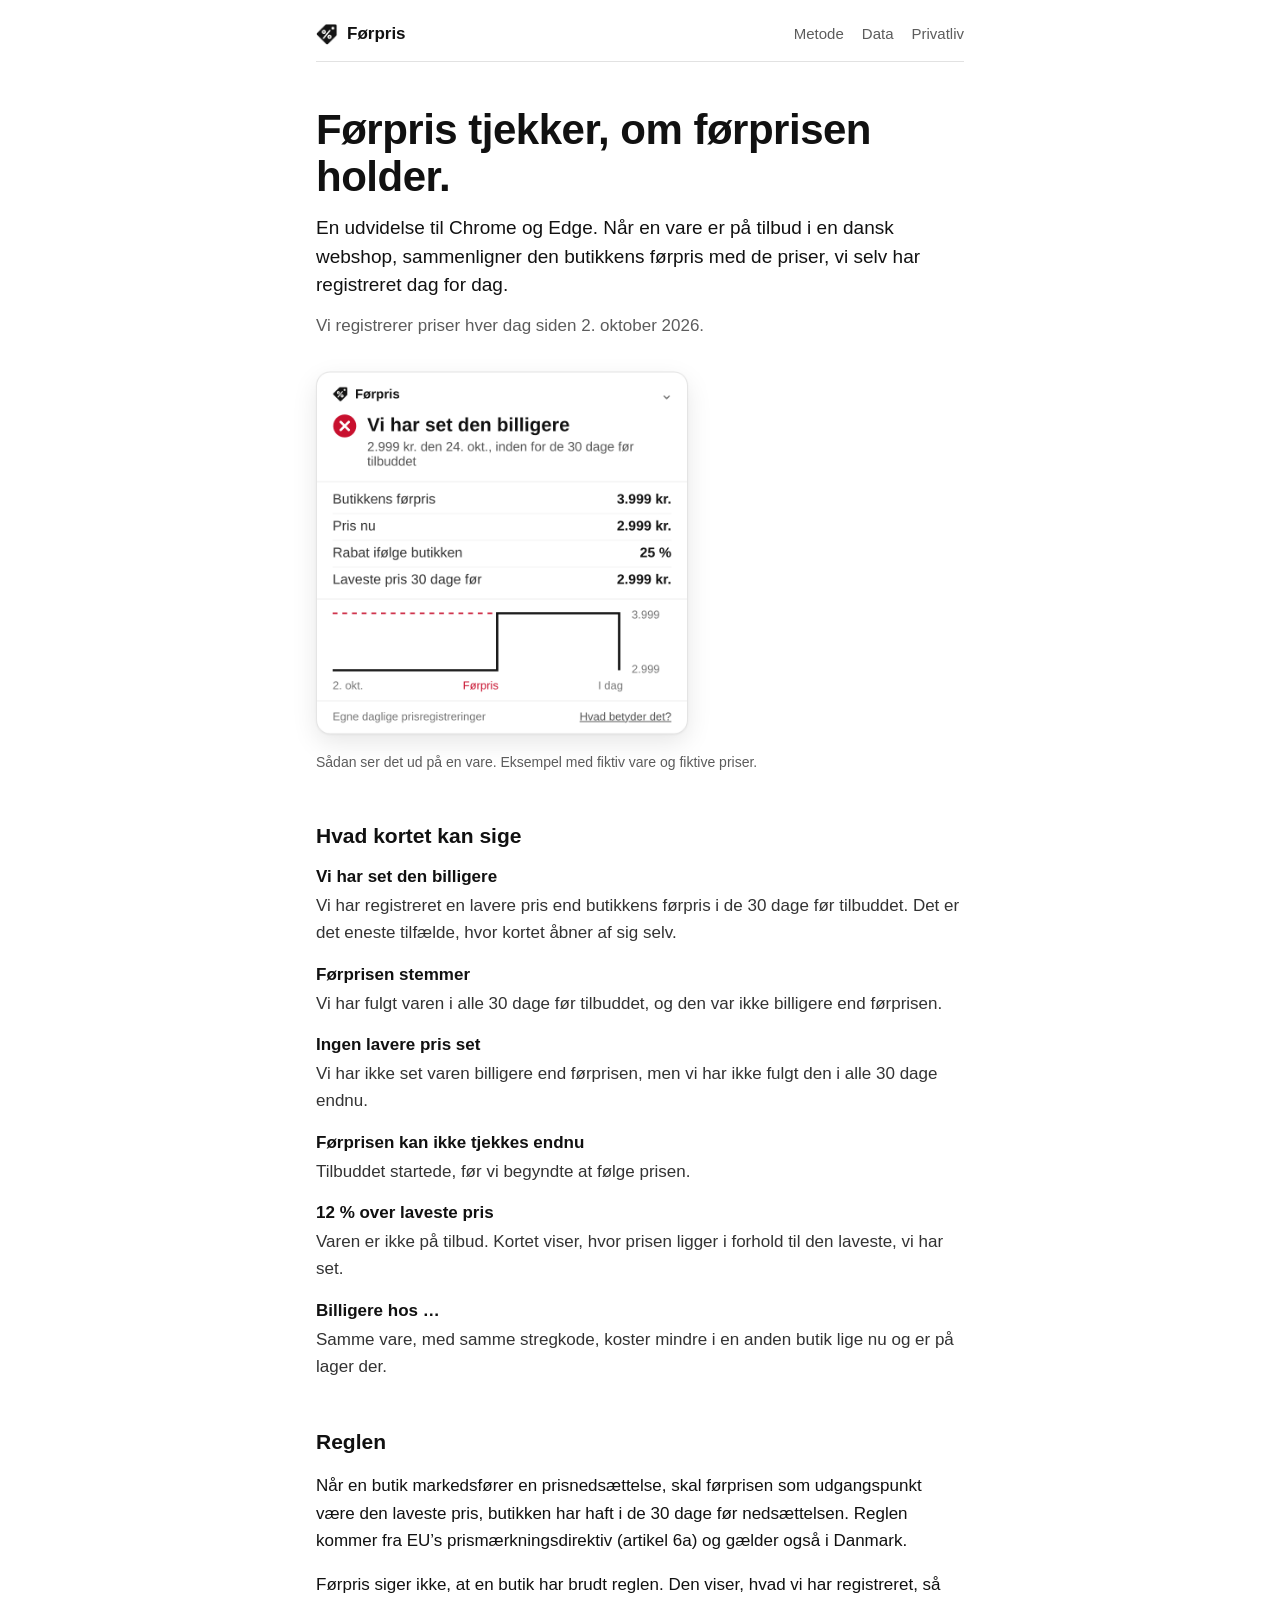
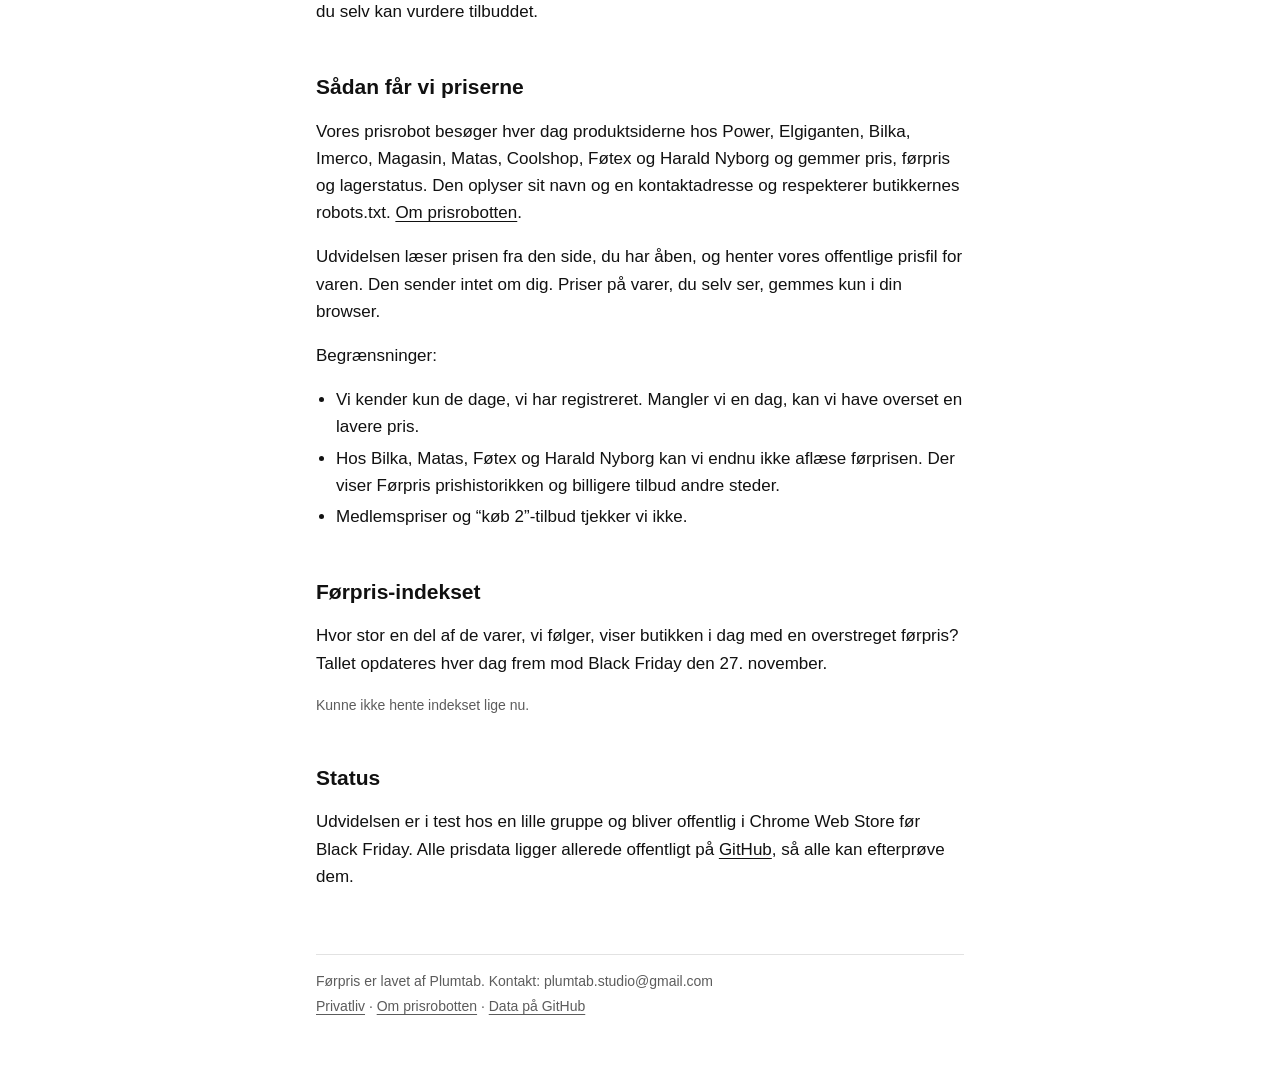
==== site-src/index.html @ e54d586f "Site: plainer design, real card, nine shops, live numbers - White page, no card boxes, colored strip" ====
<!doctype html>
<html lang="da">
<head>
<meta charset="utf-8"><meta name="viewport" content="width=device-width, initial-scale=1">
<title>Førpris – tjek om tilbuddet er ægte</title>
<meta name="description" content="Førpris viser på danske webshops, om førprisen holder: var varen virkelig dyrere i de 30 dage før tilbuddet?">
<link rel="stylesheet" href="style.css">
<link rel="icon" href="icon.png">
</head>
<body><main>
<header class="top">
  <a class="brand" href="./"><img src="icon.png" alt="">Førpris</a>
  <nav><a href="#metode">Metode</a><a href="https://github.com/plumtab/price-data">Data</a><a href="privacy.html">Privatliv</a></nav>
</header>

<h1>Førpris tjekker, om førprisen holder.</h1>
<p class="lead">En udvidelse til Chrome og Edge. Når en vare er på tilbud i en dansk webshop, sammenligner den butikkens førpris med de priser, vi selv har registreret dag for dag.</p>
<p id="facts" class="facts">Vi registrerer priser hver dag siden 2. oktober 2026.</p>

<figure class="example">
  <img src="example-card.png" width="430" alt="Førpris-kortet på en vare: Vi har set den billigere. Butikkens førpris 3.999 kr., pris nu 2.999 kr., laveste pris i de 30 dage før 2.999 kr., med en prisgraf.">
  <figcaption>Sådan ser det ud på en vare. Eksempel med fiktiv vare og fiktive priser.</figcaption>
</figure>

<h2>Hvad kortet kan sige</h2>
<dl class="states">
  <dt>Vi har set den billigere</dt>
  <dd>Vi har registreret en lavere pris end butikkens førpris i de 30 dage før tilbuddet. Det er det eneste tilfælde, hvor kortet åbner af sig selv.</dd>
  <dt>Førprisen stemmer</dt>
  <dd>Vi har fulgt varen i alle 30 dage før tilbuddet, og den var ikke billigere end førprisen.</dd>
  <dt>Ingen lavere pris set</dt>
  <dd>Vi har ikke set varen billigere end førprisen, men vi har ikke fulgt den i alle 30 dage endnu.</dd>
  <dt>Førprisen kan ikke tjekkes endnu</dt>
  <dd>Tilbuddet startede, før vi begyndte at følge prisen.</dd>
  <dt>12 % over laveste pris</dt>
  <dd>Varen er ikke på tilbud. Kortet viser, hvor prisen ligger i forhold til den laveste, vi har set.</dd>
  <dt>Billigere hos …</dt>
  <dd>Samme vare, med samme stregkode, koster mindre i en anden butik lige nu og er på lager der.</dd>
</dl>

<h2 id="reglen">Reglen</h2>
<p>Når en butik markedsfører en prisnedsættelse, skal førprisen som udgangspunkt være den laveste pris, butikken har haft i de 30 dage før nedsættelsen. Reglen kommer fra EU’s prismærkningsdirektiv (artikel 6a) og gælder også i Danmark.</p>
<p>Førpris siger ikke, at en butik har brudt reglen. Den viser, hvad vi har registreret, så du selv kan vurdere tilbuddet.</p>

<h2 id="metode">Sådan får vi priserne</h2>
<p>Vores prisrobot besøger hver dag produktsiderne hos Power, Elgiganten, Bilka, Imerco, Magasin, Matas, Coolshop, Føtex og Harald Nyborg og gemmer pris, førpris og lagerstatus. Den oplyser sit navn og en kontaktadresse og respekterer butikkernes robots.txt. <a href="bot.html">Om prisrobotten</a>.</p>
<p>Udvidelsen læser prisen fra den side, du har åben, og henter vores offentlige prisfil for varen. Den sender intet om dig. Priser på varer, du selv ser, gemmes kun i din browser.</p>
<p>Begrænsninger:</p>
<ul>
  <li>Vi kender kun de dage, vi har registreret. Mangler vi en dag, kan vi have overset en lavere pris.</li>
  <li>Hos Bilka, Matas, Føtex og Harald Nyborg kan vi endnu ikke aflæse førprisen. Der viser Førpris prishistorikken og billigere tilbud andre steder.</li>
  <li>Medlemspriser og “køb 2”-tilbud tjekker vi ikke.</li>
</ul>

<h2>Førpris-indekset</h2>
<p>Hvor stor en del af de varer, vi følger, viser butikken i dag med en overstreget førpris? Tallet opdateres hver dag frem mod Black Friday den 27. november.</p>
<div id="index" class="index"><p class="small">Henter data …</p></div>

<h2>Status</h2>
<p>Udvidelsen er i test hos en lille gruppe og bliver offentlig i Chrome Web Store før Black Friday. Alle prisdata ligger allerede offentligt på <a href="https://github.com/plumtab/price-data">GitHub</a>, så alle kan efterprøve dem.</p>

<footer>
  Førpris er lavet af Plumtab. Kontakt: plumtab.studio@gmail.com<br>
  <a href="privacy.html">Privatliv</a> · <a href="bot.html">Om prisrobotten</a> · <a href="https://github.com/plumtab/price-data">Data på GitHub</a>
</footer>

<script>
(async () => {
  const NAMES = { power: "Power", elgiganten: "Elgiganten", bilka: "Bilka", imerco: "Imerco", magasin: "Magasin",
    matas: "Matas", coolshop: "Coolshop", fotex: "Føtex", "harald-nyborg": "Harald Nyborg" };
  const fmt = (n) => n.toLocaleString("da-DK");
  const dato = (d) => new Date(d + "T00:00:00Z").toLocaleDateString("da-DK", { day: "numeric", month: "long", year: "numeric", timeZone: "UTC" });
  const get = async (f) => (await fetch(f, { cache: "no-cache" })).json();
  const el = document.getElementById("index");
  try {
    const d = await get("v2/index.json");
    let total = 0;
    const rows = Object.keys(d.shops).sort((a, b) => (NAMES[a] || a).localeCompare(NAMES[b] || b, "da")).map((shop) => {
      const byDay = d.shops[shop];
      const days = d.days.filter((day) => byDay[day]);
      const max = Math.max(...days.map((day) => byDay[day][0]));
      // Skip partial days (e.g. a test run): use the latest day with at least half the usual number of products.
      const full = days.filter((day) => byDay[day][0] >= max * 0.5);
      const [n, k] = byDay[full[full.length - 1]] || [0, 0];
      total += n;
      const measured = !(d.before_price_not_measured || []).includes(shop);
      const share = measured && n ? Math.round((k / n) * 100) + " %" : "–";
      let spark = "";
      if (measured && full.length > 1) {
        const v = full.map((day) => byDay[day][1] / byDay[day][0]), hi = Math.max(...v, 0.01);
        const pts = v.map((x, i) => `${(i / (v.length - 1)) * 100},${20 - (x / hi) * 18}`).join(" ");
        spark = `<svg viewBox="0 0 100 20" preserveAspectRatio="none" class="spark" aria-hidden="true"><polyline points="${pts}"/></svg>`;
      }
      return `<tr><td>${NAMES[shop] || shop}</td><td class="n">${fmt(n)}</td><td class="n">${share}</td><td>${spark}</td></tr>`;
    }).join("");
    el.innerHTML = `<table><thead><tr><th>Butik</th><th class="n">Varer fulgt</th><th class="n">Med førpris</th><th></th></tr></thead><tbody>${rows}</tbody></table>
      <p class="small">“–” betyder, at vi ikke kan aflæse førpriser hos butikken. Rådata ligger på <a href="https://github.com/plumtab/price-data">GitHub</a>.</p>`;
    document.getElementById("facts").textContent =
      `Vi følger lige nu ${fmt(total)} varer i ${Object.keys(d.shops).length} butikker og har registreret priser hver dag siden ${dato(d.days[0])}.`;
  } catch (e) { el.innerHTML = '<p class="small">Kunne ikke hente indekset lige nu.</p>'; }
})();
</script>
</main></body>
</html>
---- site-src/style.css ----
:root { --ink: #111; --muted: #5c5c5c; --line: #e2e2e2; --bg: #fff; }
* { box-sizing: border-box; }
body { margin: 0; background: var(--bg); color: var(--ink); font: 17px/1.6 -apple-system, BlinkMacSystemFont, "Segoe UI", Roboto, Helvetica, Arial, sans-serif; font-variant-numeric: tabular-nums; -webkit-font-smoothing: antialiased; }
main { max-width: 680px; margin: 0 auto; padding: 20px 16px 64px; }
a { color: inherit; text-decoration: underline; text-underline-offset: 3px; text-decoration-thickness: 1px; }
a:hover { text-decoration-thickness: 2px; }

header.top { display: flex; align-items: center; justify-content: space-between; gap: 16px; padding-bottom: 14px; margin-bottom: 44px; border-bottom: 1px solid var(--line); }
.brand { display: inline-flex; align-items: center; gap: 9px; font-weight: 650; font-size: 17px; text-decoration: none; }
.brand img { width: 22px; height: 22px; }
.brand small { font-weight: 400; font-size: 14px; color: var(--muted); }
header.top nav { display: flex; gap: 18px; font-size: 15px; }
header.top nav a { text-decoration: none; color: var(--muted); }
header.top nav a:hover { color: var(--ink); text-decoration: underline; }

h1 { font-size: clamp(30px, 5.4vw, 42px); line-height: 1.12; letter-spacing: -0.5px; font-weight: 700; margin: 0 0 14px; }
h2 { font-size: 21px; line-height: 1.3; margin: 48px 0 8px; }
h3 { font-size: 17px; margin: 24px 0 4px; }
p.lead { font-size: 19px; line-height: 1.5; margin: 0 0 12px; }
p.facts { color: var(--muted); margin: 0 0 32px; }
ul { padding-left: 20px; } li { margin: 4px 0; }
code { font-family: ui-monospace, SFMono-Regular, Menlo, Consolas, monospace; font-size: .88em; background: #f4f4f4; border-radius: 3px; padding: 1px 5px; }

figure.example { margin: 0 0 8px; }
figure.example img { display: block; width: 100%; max-width: 420px; height: auto; margin: -18px 0 -18px -24px; }
figure.example figcaption { font-size: 14px; color: var(--muted); margin-top: 6px; }

dl.states { margin: 12px 0 0; }
dl.states dt { font-weight: 600; margin-top: 14px; }
dl.states dd { margin: 2px 0 0; color: #333; }

.index table { width: 100%; border-collapse: collapse; font-size: 16px; margin-top: 12px; }
.index th, .index td { padding: 8px 8px 8px 0; border-bottom: 1px solid var(--line); text-align: left; }
.index thead th { font-size: 13px; font-weight: 600; color: var(--muted); border-bottom: 1px solid var(--ink); }
.index .n { text-align: right; padding-right: 16px; }
.index .spark { width: 90px; height: 20px; display: block; }
.index .spark polyline { fill: none; stroke: var(--ink); stroke-width: 1.5; vector-effect: non-scaling-stroke; }

.small { font-size: 14px; color: var(--muted); } .muted { color: var(--muted); }
.note { color: var(--muted); }
footer { margin-top: 64px; padding-top: 14px; border-top: 1px solid var(--line); font-size: 14px; color: var(--muted); line-height: 1.8; }

@media (prefers-color-scheme: dark) {
  :root { --ink: #ededed; --muted: #a3a3a3; --line: #333; --bg: #141414; }
  dl.states dd { color: #d0d0d0; } code { background: #222; }
  .brand img { filter: invert(1); }
}
@media (max-width: 480px) { .index th:last-child, .index td:last-child { display: none; } }
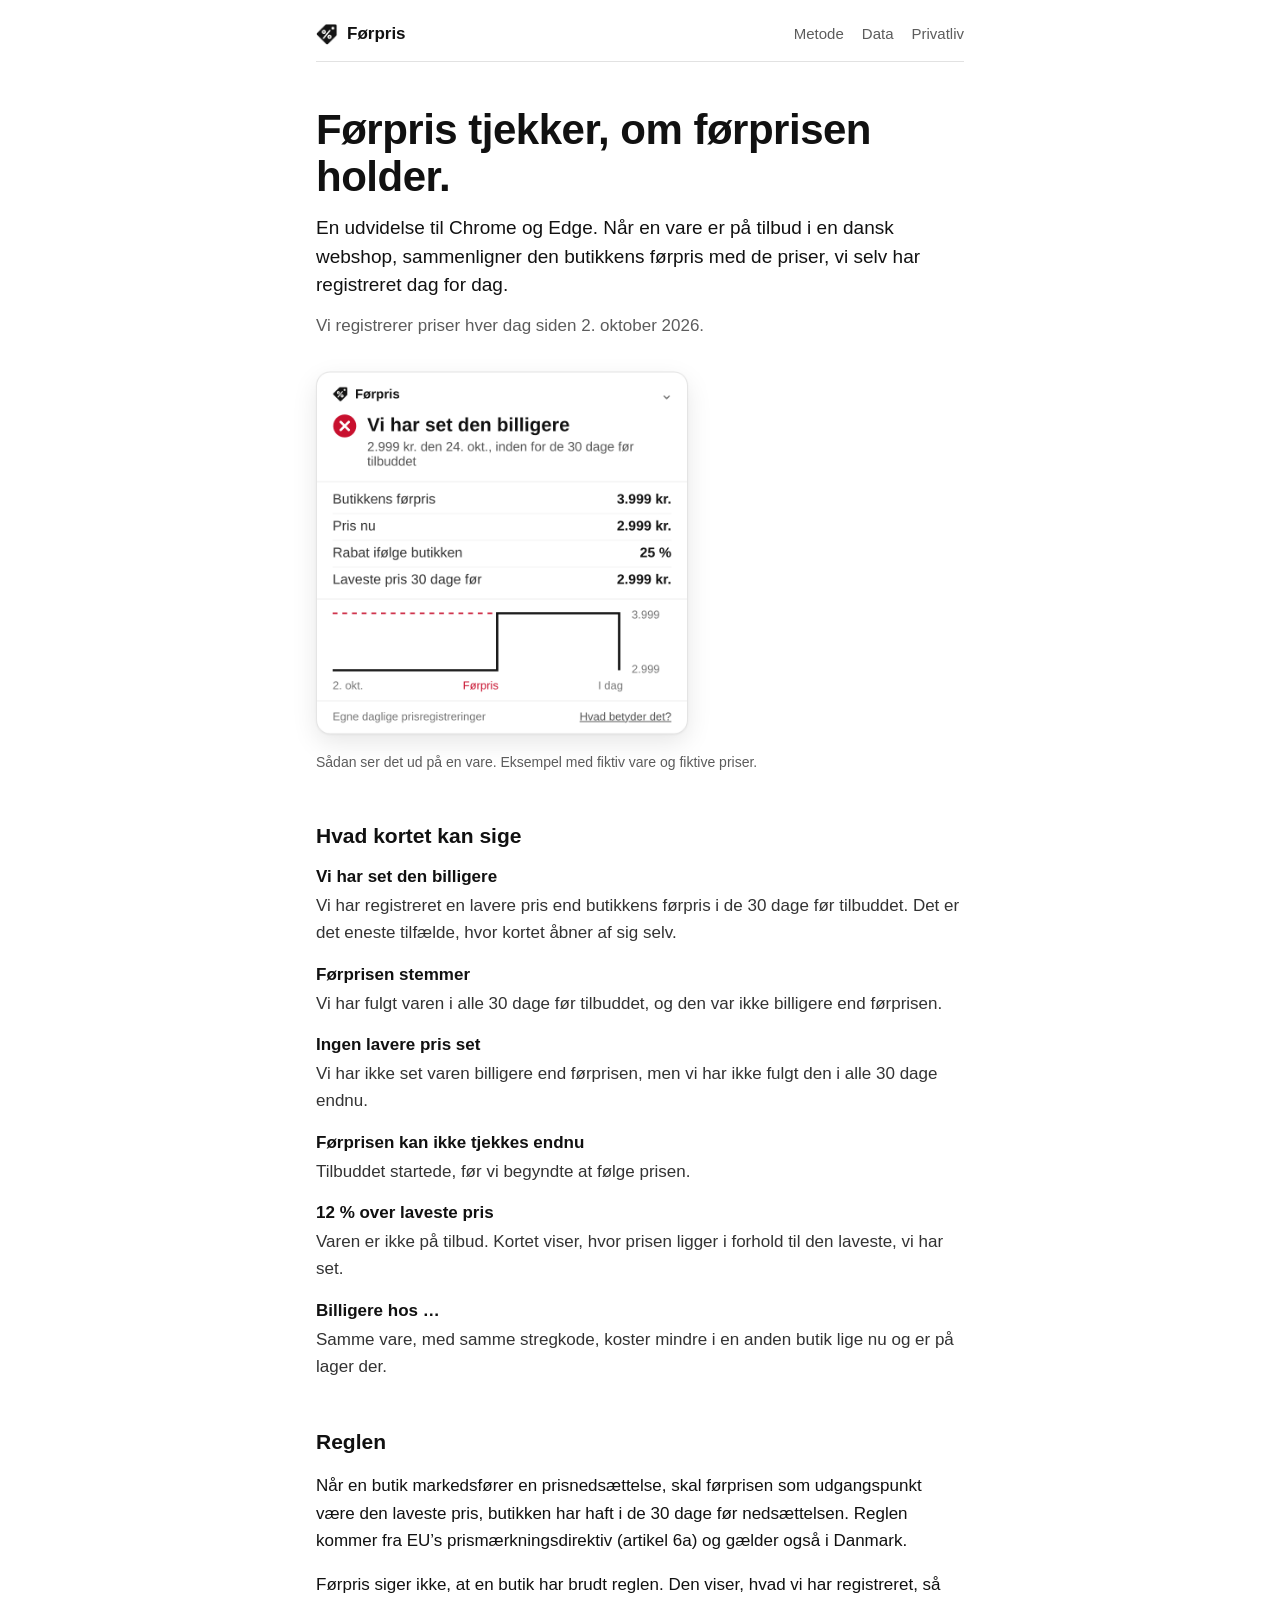
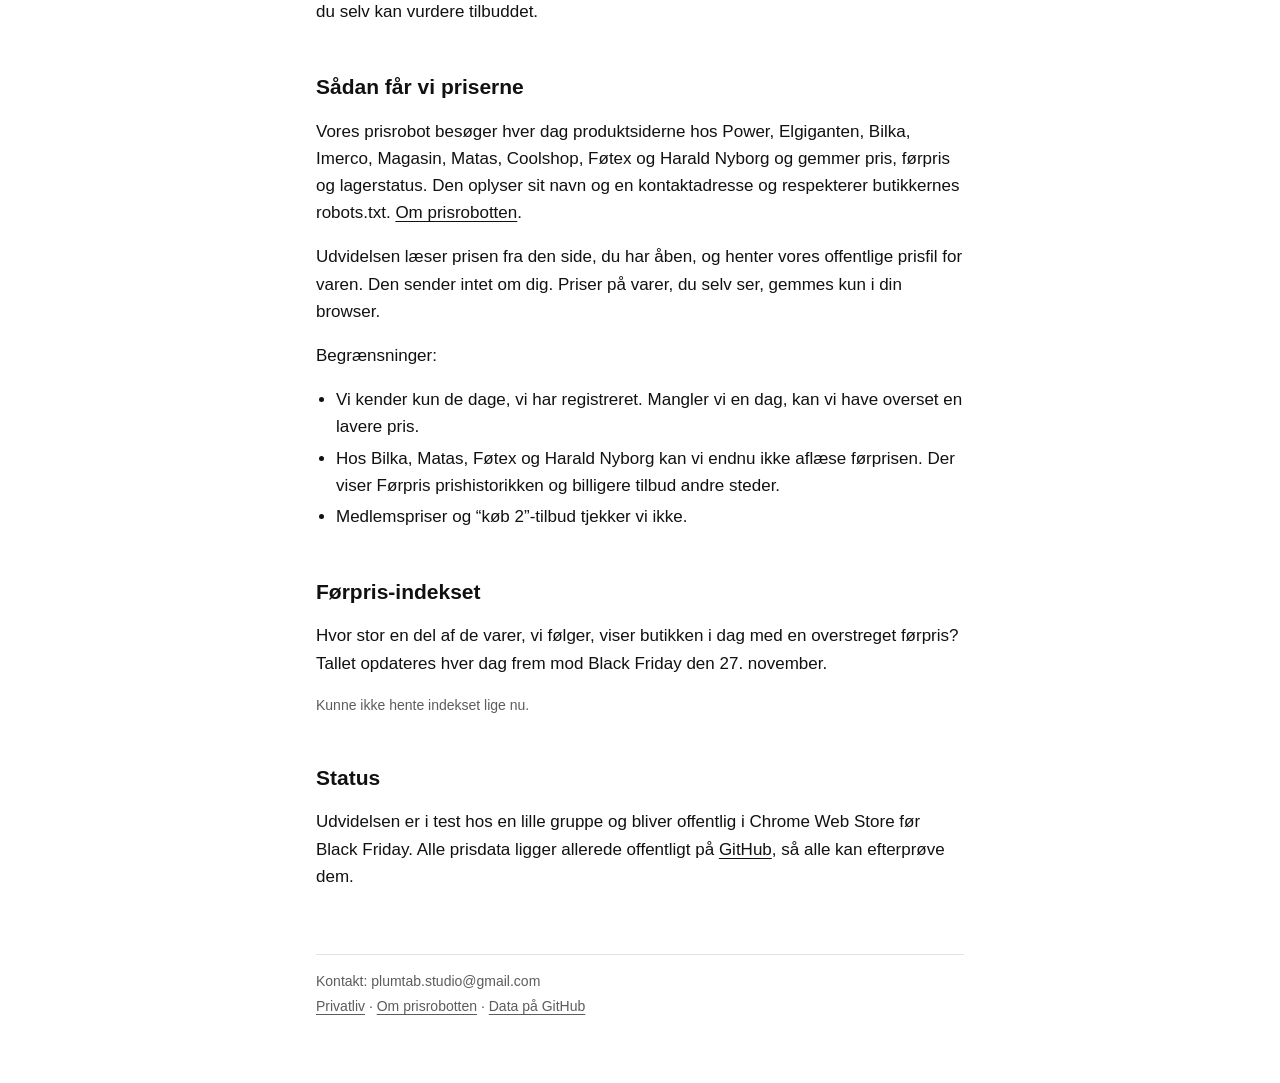
==== commit 2b89877e: "Førpris is the public name: drop 'made by Plumtab' from the site, robot renamed ForprisBot" ====
--- a/site-src/index.html
+++ b/site-src/index.html
@@ -60,7 +60,7 @@
 <p>Udvidelsen er i test hos en lille gruppe og bliver offentlig i Chrome Web Store før Black Friday. Alle prisdata ligger allerede offentligt på <a href="https://github.com/plumtab/price-data">GitHub</a>, så alle kan efterprøve dem.</p>
 
 <footer>
-  Førpris er lavet af Plumtab. Kontakt: plumtab.studio@gmail.com<br>
+  Kontakt: plumtab.studio@gmail.com<br>
   <a href="privacy.html">Privatliv</a> · <a href="bot.html">Om prisrobotten</a> · <a href="https://github.com/plumtab/price-data">Data på GitHub</a>
 </footer>
 
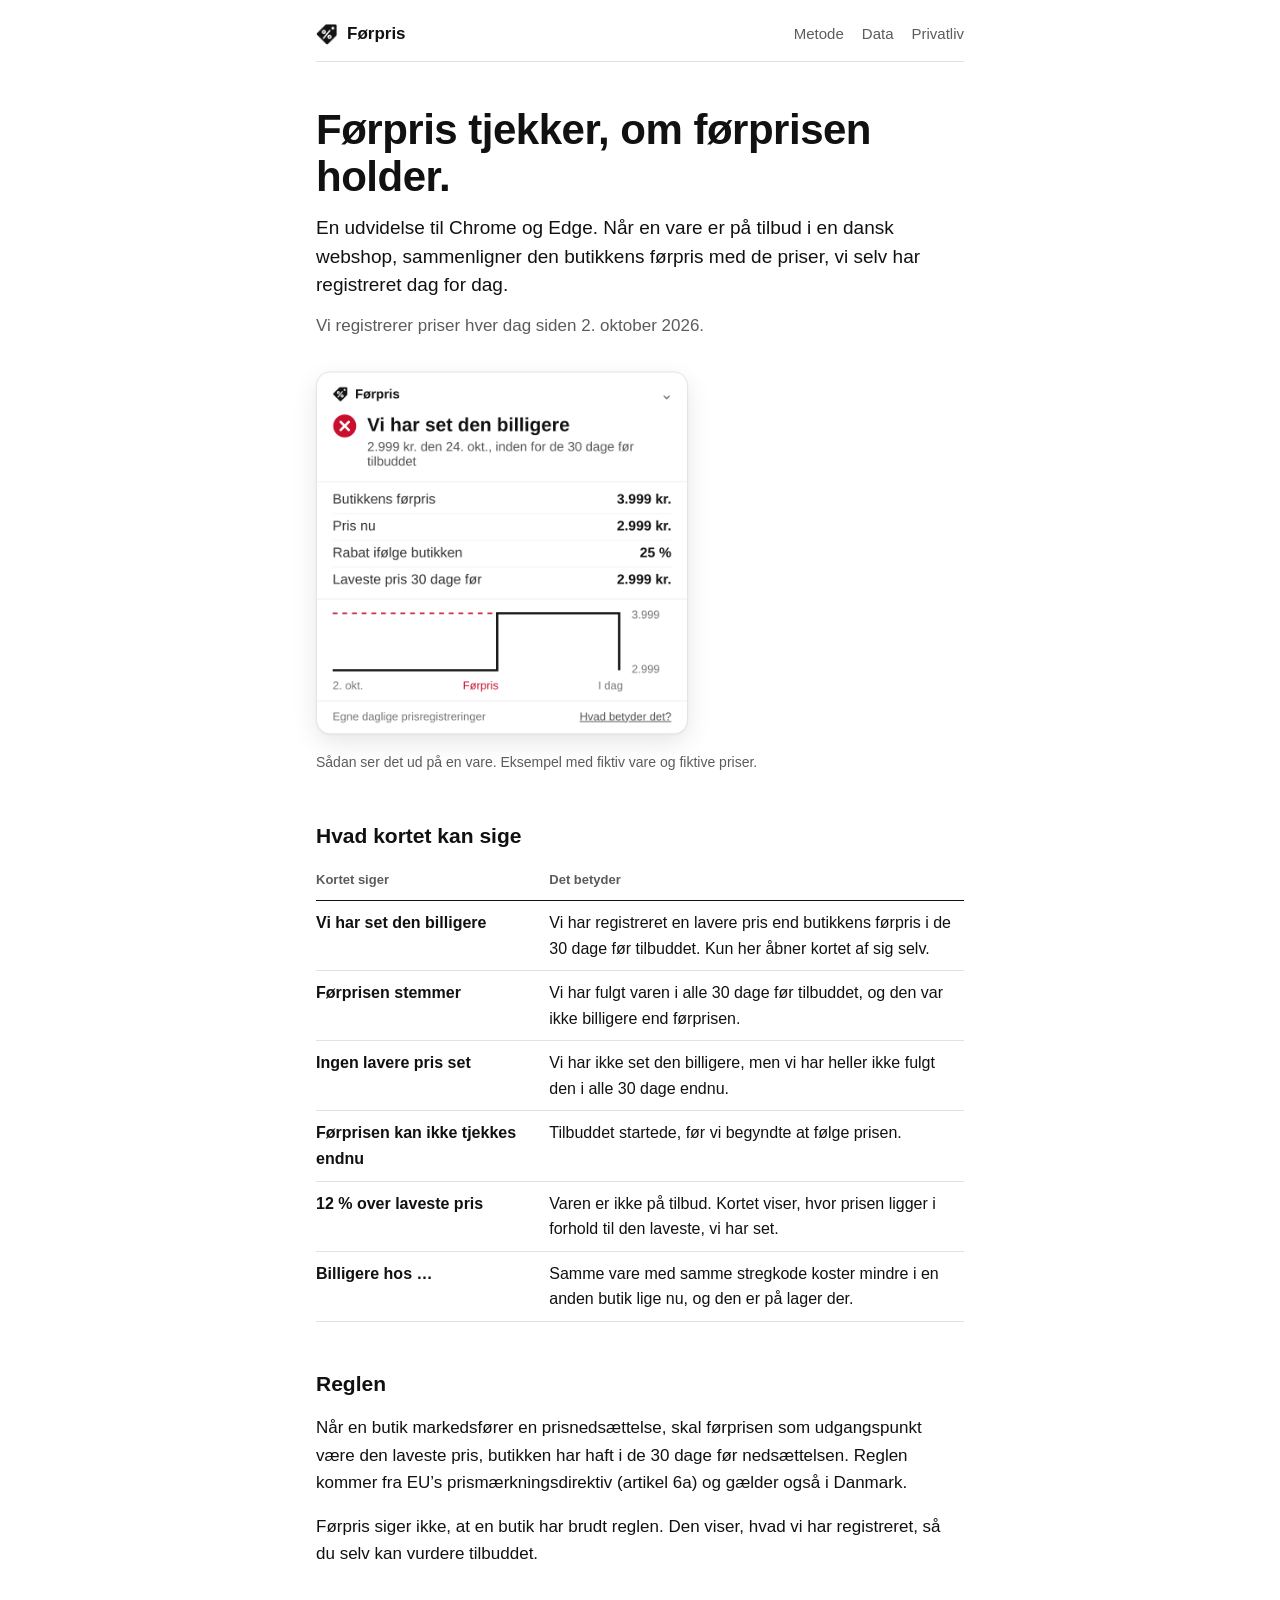
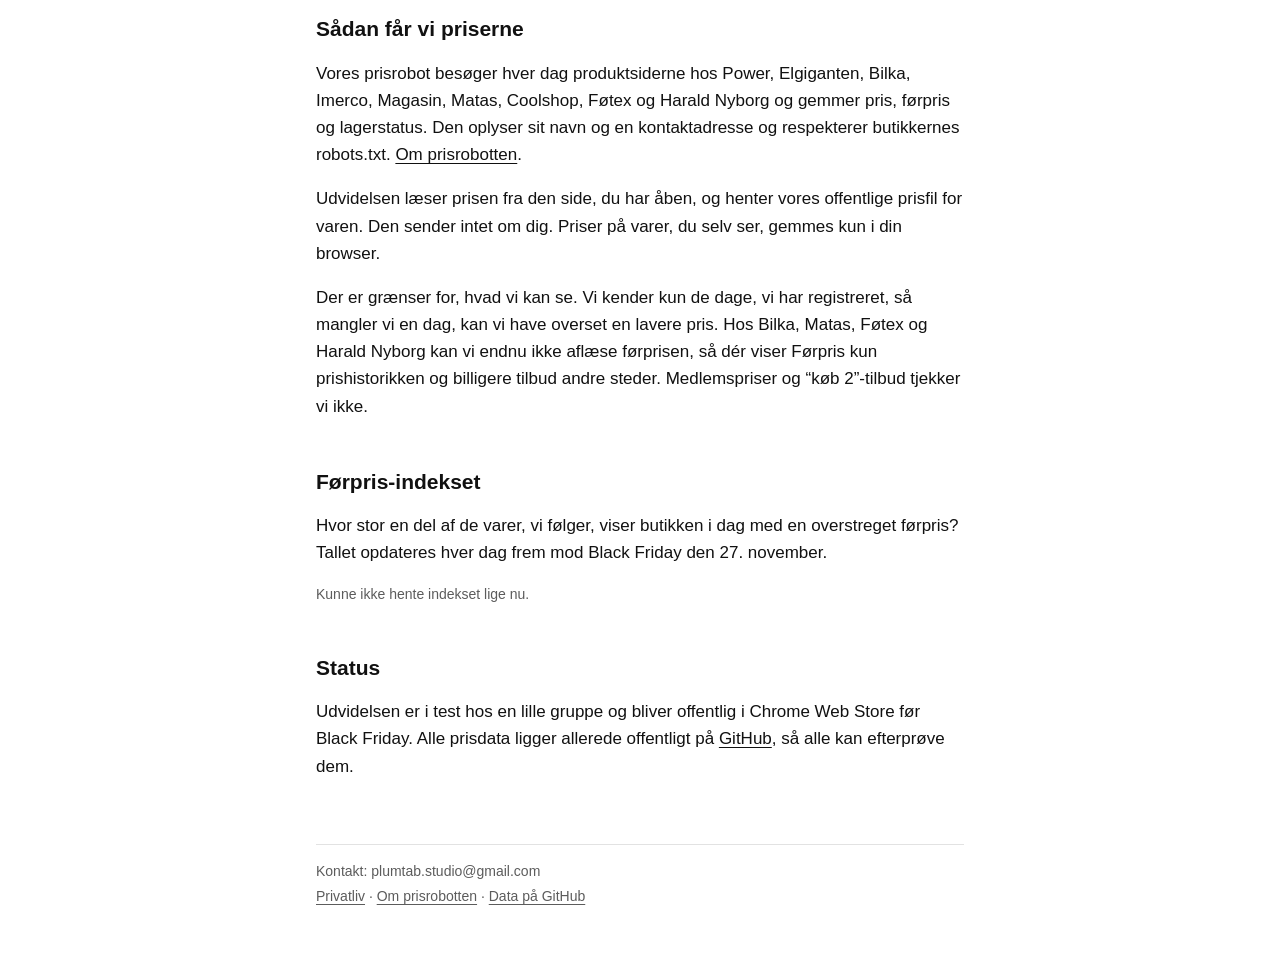
==== commit a97a3287: "Site: prose instead of bullet lists and code chips; card states as a plain table; robot page rewritt" ====
--- a/site-src/index.html
+++ b/site-src/index.html
@@ -23,20 +23,17 @@
 </figure>
 
 <h2>Hvad kortet kan sige</h2>
-<dl class="states">
-  <dt>Vi har set den billigere</dt>
-  <dd>Vi har registreret en lavere pris end butikkens førpris i de 30 dage før tilbuddet. Det er det eneste tilfælde, hvor kortet åbner af sig selv.</dd>
-  <dt>Førprisen stemmer</dt>
-  <dd>Vi har fulgt varen i alle 30 dage før tilbuddet, og den var ikke billigere end førprisen.</dd>
-  <dt>Ingen lavere pris set</dt>
-  <dd>Vi har ikke set varen billigere end førprisen, men vi har ikke fulgt den i alle 30 dage endnu.</dd>
-  <dt>Førprisen kan ikke tjekkes endnu</dt>
-  <dd>Tilbuddet startede, før vi begyndte at følge prisen.</dd>
-  <dt>12 % over laveste pris</dt>
-  <dd>Varen er ikke på tilbud. Kortet viser, hvor prisen ligger i forhold til den laveste, vi har set.</dd>
-  <dt>Billigere hos …</dt>
-  <dd>Samme vare, med samme stregkode, koster mindre i en anden butik lige nu og er på lager der.</dd>
-</dl>
+<table class="plain">
+  <thead><tr><th>Kortet siger</th><th>Det betyder</th></tr></thead>
+  <tbody>
+    <tr><td>Vi har set den billigere</td><td>Vi har registreret en lavere pris end butikkens førpris i de 30 dage før tilbuddet. Kun her åbner kortet af sig selv.</td></tr>
+    <tr><td>Førprisen stemmer</td><td>Vi har fulgt varen i alle 30 dage før tilbuddet, og den var ikke billigere end førprisen.</td></tr>
+    <tr><td>Ingen lavere pris set</td><td>Vi har ikke set den billigere, men vi har heller ikke fulgt den i alle 30 dage endnu.</td></tr>
+    <tr><td>Førprisen kan ikke tjekkes endnu</td><td>Tilbuddet startede, før vi begyndte at følge prisen.</td></tr>
+    <tr><td>12 % over laveste pris</td><td>Varen er ikke på tilbud. Kortet viser, hvor prisen ligger i forhold til den laveste, vi har set.</td></tr>
+    <tr><td>Billigere hos …</td><td>Samme vare med samme stregkode koster mindre i en anden butik lige nu, og den er på lager der.</td></tr>
+  </tbody>
+</table>
 
 <h2 id="reglen">Reglen</h2>
 <p>Når en butik markedsfører en prisnedsættelse, skal førprisen som udgangspunkt være den laveste pris, butikken har haft i de 30 dage før nedsættelsen. Reglen kommer fra EU’s prismærkningsdirektiv (artikel 6a) og gælder også i Danmark.</p>
@@ -45,12 +42,7 @@
 <h2 id="metode">Sådan får vi priserne</h2>
 <p>Vores prisrobot besøger hver dag produktsiderne hos Power, Elgiganten, Bilka, Imerco, Magasin, Matas, Coolshop, Føtex og Harald Nyborg og gemmer pris, førpris og lagerstatus. Den oplyser sit navn og en kontaktadresse og respekterer butikkernes robots.txt. <a href="bot.html">Om prisrobotten</a>.</p>
 <p>Udvidelsen læser prisen fra den side, du har åben, og henter vores offentlige prisfil for varen. Den sender intet om dig. Priser på varer, du selv ser, gemmes kun i din browser.</p>
-<p>Begrænsninger:</p>
-<ul>
-  <li>Vi kender kun de dage, vi har registreret. Mangler vi en dag, kan vi have overset en lavere pris.</li>
-  <li>Hos Bilka, Matas, Føtex og Harald Nyborg kan vi endnu ikke aflæse førprisen. Der viser Førpris prishistorikken og billigere tilbud andre steder.</li>
-  <li>Medlemspriser og “køb 2”-tilbud tjekker vi ikke.</li>
-</ul>
+<p>Der er grænser for, hvad vi kan se. Vi kender kun de dage, vi har registreret, så mangler vi en dag, kan vi have overset en lavere pris. Hos Bilka, Matas, Føtex og Harald Nyborg kan vi endnu ikke aflæse førprisen, så dér viser Førpris kun prishistorikken og billigere tilbud andre steder. Medlemspriser og “køb 2”-tilbud tjekker vi ikke.</p>
 
 <h2>Førpris-indekset</h2>
 <p>Hvor stor en del af de varer, vi følger, viser butikken i dag med en overstreget førpris? Tallet opdateres hver dag frem mod Black Friday den 27. november.</p>
--- a/site-src/style.css
+++ b/site-src/style.css
@@ -25,9 +25,10 @@
 figure.example img { display: block; width: 100%; max-width: 420px; height: auto; margin: -18px 0 -18px -24px; }
 figure.example figcaption { font-size: 14px; color: var(--muted); margin-top: 6px; }
 
-dl.states { margin: 12px 0 0; }
-dl.states dt { font-weight: 600; margin-top: 14px; }
-dl.states dd { margin: 2px 0 0; color: #333; }
+table.plain { width: 100%; border-collapse: collapse; font-size: 16px; margin-top: 12px; }
+table.plain th, table.plain td { padding: 9px 12px 9px 0; border-bottom: 1px solid var(--line); text-align: left; vertical-align: top; }
+table.plain thead th { font-size: 13px; font-weight: 600; color: var(--muted); border-bottom: 1px solid var(--ink); }
+table.plain td:first-child { width: 36%; font-weight: 600; }
 
 .index table { width: 100%; border-collapse: collapse; font-size: 16px; margin-top: 12px; }
 .index th, .index td { padding: 8px 8px 8px 0; border-bottom: 1px solid var(--line); text-align: left; }
@@ -42,7 +43,7 @@
 
 @media (prefers-color-scheme: dark) {
   :root { --ink: #ededed; --muted: #a3a3a3; --line: #333; --bg: #141414; }
-  dl.states dd { color: #d0d0d0; } code { background: #222; }
+  code { background: #222; }
   .brand img { filter: invert(1); }
 }
 @media (max-width: 480px) { .index th:last-child, .index td:last-child { display: none; } }
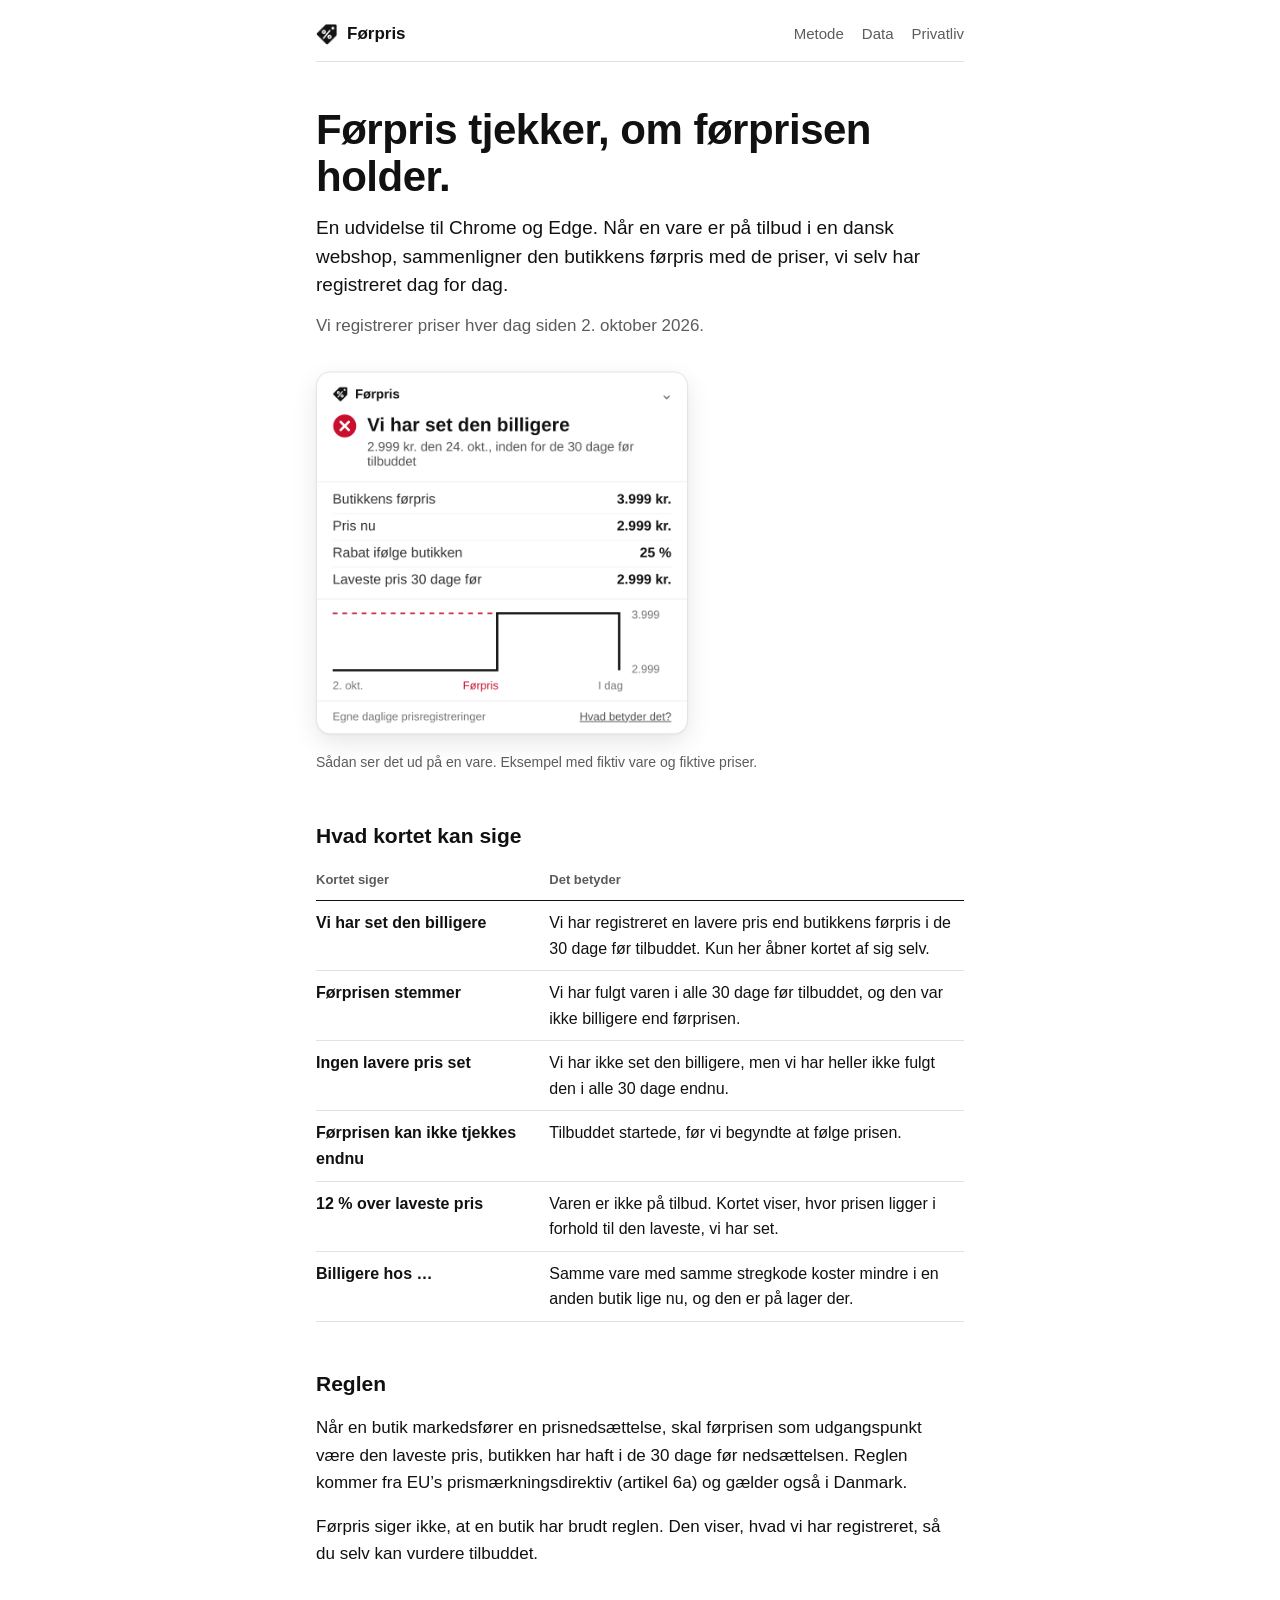
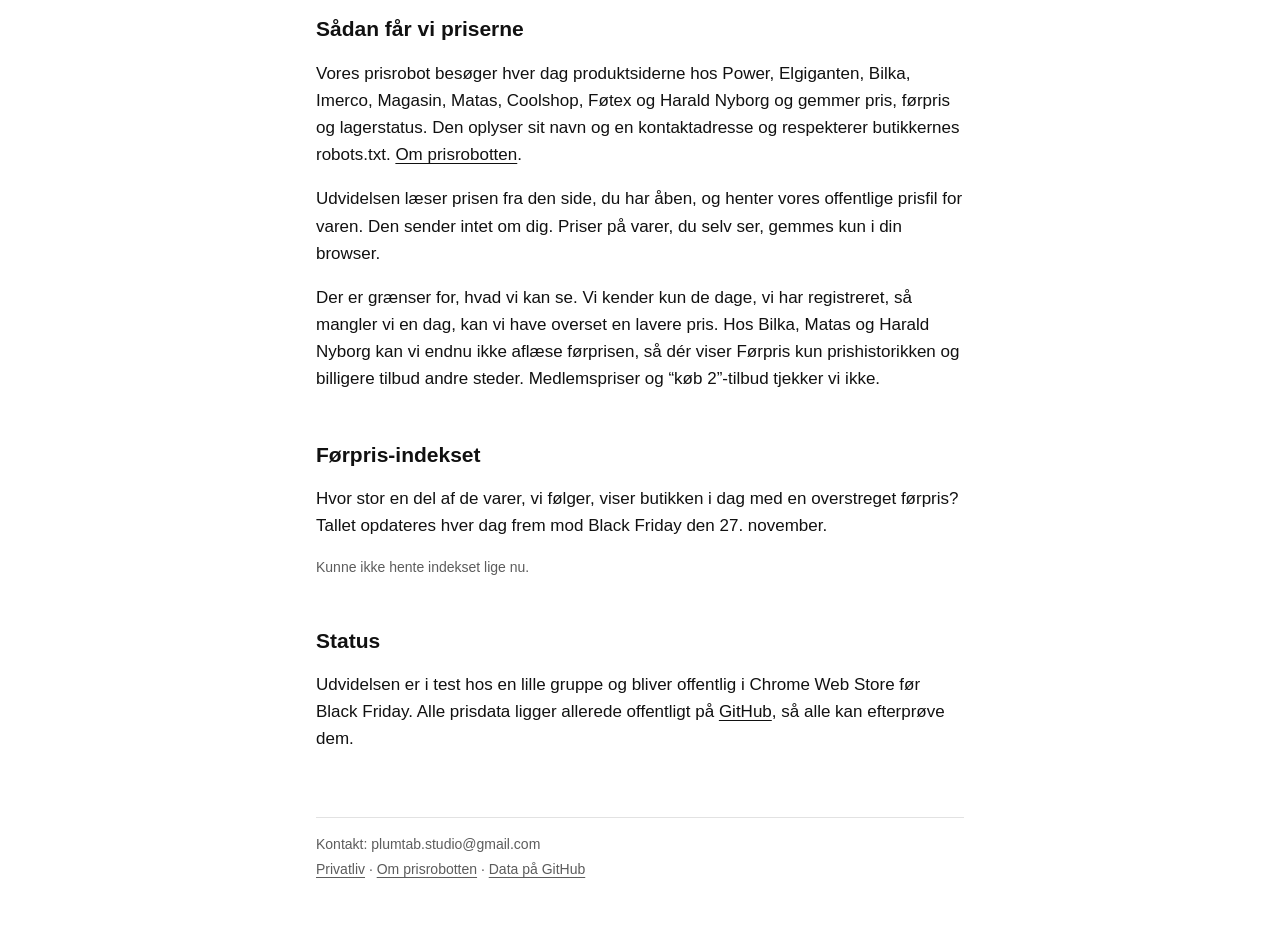
==== commit ab2ace9a: "Before-prices: Føtex only (Bilka has list_price in its data but doesn't show it, checked on live pag" ====
--- a/site-src/index.html
+++ b/site-src/index.html
@@ -42,7 +42,7 @@
 <h2 id="metode">Sådan får vi priserne</h2>
 <p>Vores prisrobot besøger hver dag produktsiderne hos Power, Elgiganten, Bilka, Imerco, Magasin, Matas, Coolshop, Føtex og Harald Nyborg og gemmer pris, førpris og lagerstatus. Den oplyser sit navn og en kontaktadresse og respekterer butikkernes robots.txt. <a href="bot.html">Om prisrobotten</a>.</p>
 <p>Udvidelsen læser prisen fra den side, du har åben, og henter vores offentlige prisfil for varen. Den sender intet om dig. Priser på varer, du selv ser, gemmes kun i din browser.</p>
-<p>Der er grænser for, hvad vi kan se. Vi kender kun de dage, vi har registreret, så mangler vi en dag, kan vi have overset en lavere pris. Hos Bilka, Matas, Føtex og Harald Nyborg kan vi endnu ikke aflæse førprisen, så dér viser Førpris kun prishistorikken og billigere tilbud andre steder. Medlemspriser og “køb 2”-tilbud tjekker vi ikke.</p>
+<p>Der er grænser for, hvad vi kan se. Vi kender kun de dage, vi har registreret, så mangler vi en dag, kan vi have overset en lavere pris. Hos Bilka, Matas og Harald Nyborg kan vi endnu ikke aflæse førprisen, så dér viser Førpris kun prishistorikken og billigere tilbud andre steder. Medlemspriser og “køb 2”-tilbud tjekker vi ikke.</p>
 
 <h2>Førpris-indekset</h2>
 <p>Hvor stor en del af de varer, vi følger, viser butikken i dag med en overstreget førpris? Tallet opdateres hver dag frem mod Black Friday den 27. november.</p>
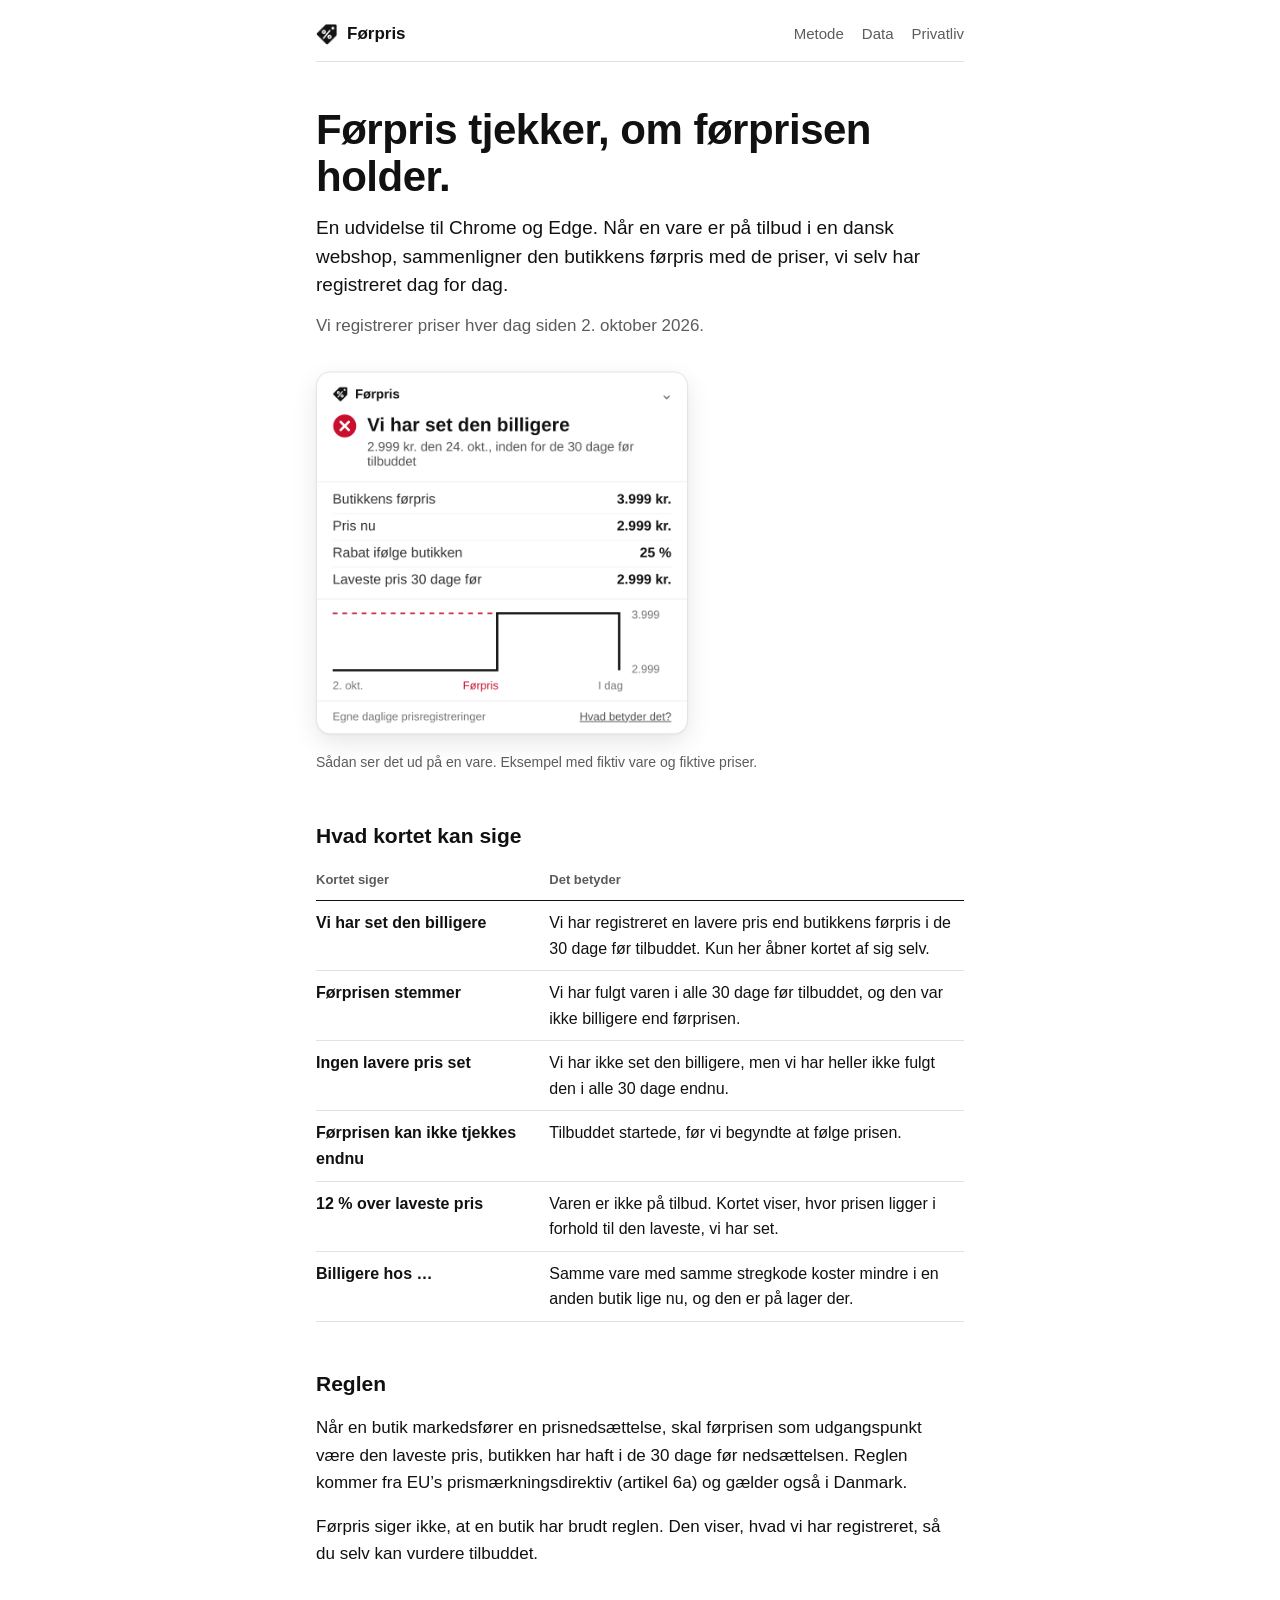
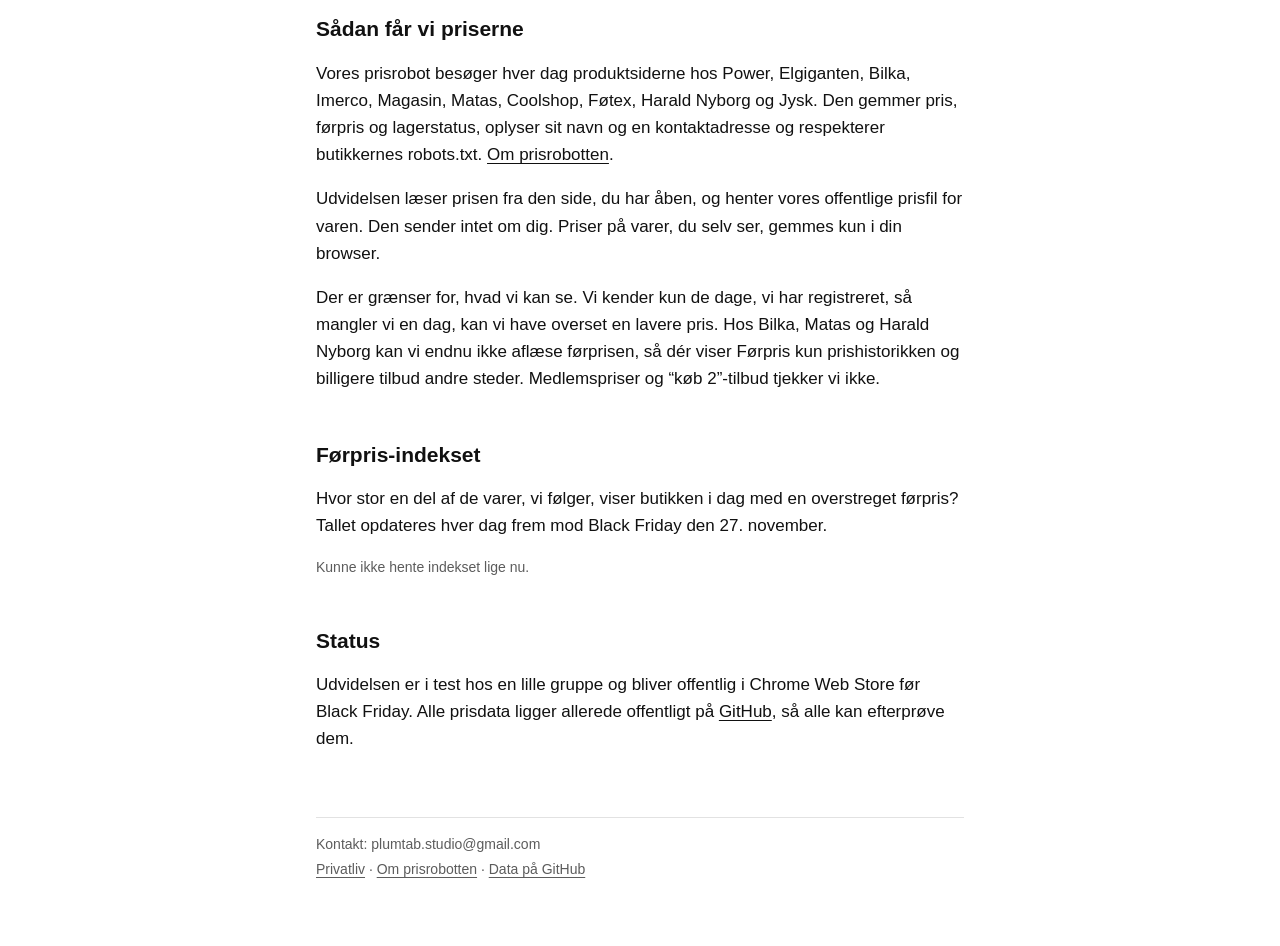
==== commit d170cfbb: "Site: Jysk in the shop list Co-Authored-By: Claude Opus 5.5 <noreply@anthropic.com> Claude-Session: " ====
--- a/site-src/index.html
+++ b/site-src/index.html
@@ -40,7 +40,7 @@
 <p>Førpris siger ikke, at en butik har brudt reglen. Den viser, hvad vi har registreret, så du selv kan vurdere tilbuddet.</p>
 
 <h2 id="metode">Sådan får vi priserne</h2>
-<p>Vores prisrobot besøger hver dag produktsiderne hos Power, Elgiganten, Bilka, Imerco, Magasin, Matas, Coolshop, Føtex og Harald Nyborg og gemmer pris, førpris og lagerstatus. Den oplyser sit navn og en kontaktadresse og respekterer butikkernes robots.txt. <a href="bot.html">Om prisrobotten</a>.</p>
+<p>Vores prisrobot besøger hver dag produktsiderne hos Power, Elgiganten, Bilka, Imerco, Magasin, Matas, Coolshop, Føtex, Harald Nyborg og Jysk. Den gemmer pris, førpris og lagerstatus, oplyser sit navn og en kontaktadresse og respekterer butikkernes robots.txt. <a href="bot.html">Om prisrobotten</a>.</p>
 <p>Udvidelsen læser prisen fra den side, du har åben, og henter vores offentlige prisfil for varen. Den sender intet om dig. Priser på varer, du selv ser, gemmes kun i din browser.</p>
 <p>Der er grænser for, hvad vi kan se. Vi kender kun de dage, vi har registreret, så mangler vi en dag, kan vi have overset en lavere pris. Hos Bilka, Matas og Harald Nyborg kan vi endnu ikke aflæse førprisen, så dér viser Førpris kun prishistorikken og billigere tilbud andre steder. Medlemspriser og “køb 2”-tilbud tjekker vi ikke.</p>
 
@@ -59,7 +59,7 @@
 <script>
 (async () => {
   const NAMES = { power: "Power", elgiganten: "Elgiganten", bilka: "Bilka", imerco: "Imerco", magasin: "Magasin",
-    matas: "Matas", coolshop: "Coolshop", fotex: "Føtex", "harald-nyborg": "Harald Nyborg" };
+    matas: "Matas", coolshop: "Coolshop", fotex: "Føtex", "harald-nyborg": "Harald Nyborg", jysk: "Jysk" };
   const fmt = (n) => n.toLocaleString("da-DK");
   const dato = (d) => new Date(d + "T00:00:00Z").toLocaleDateString("da-DK", { day: "numeric", month: "long", year: "numeric", timeZone: "UTC" });
   const get = async (f) => (await fetch(f, { cache: "no-cache" })).json();
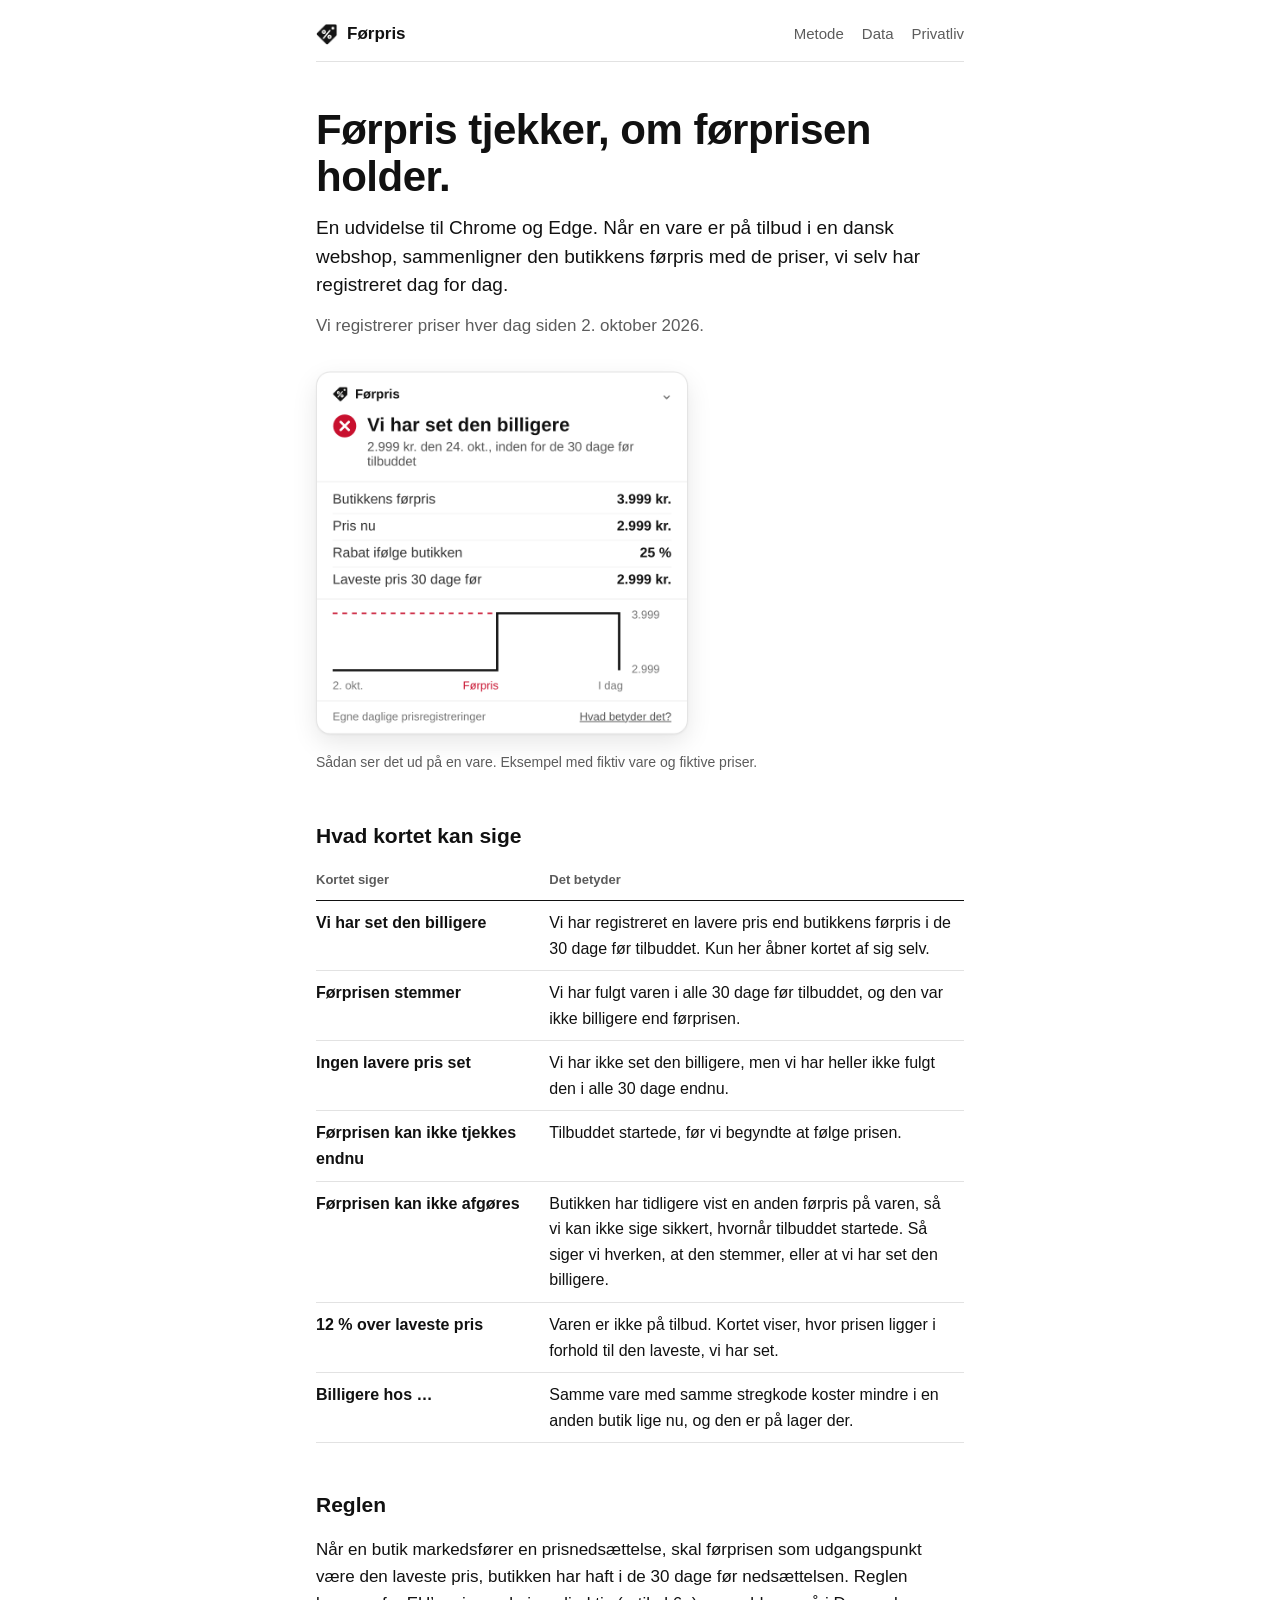
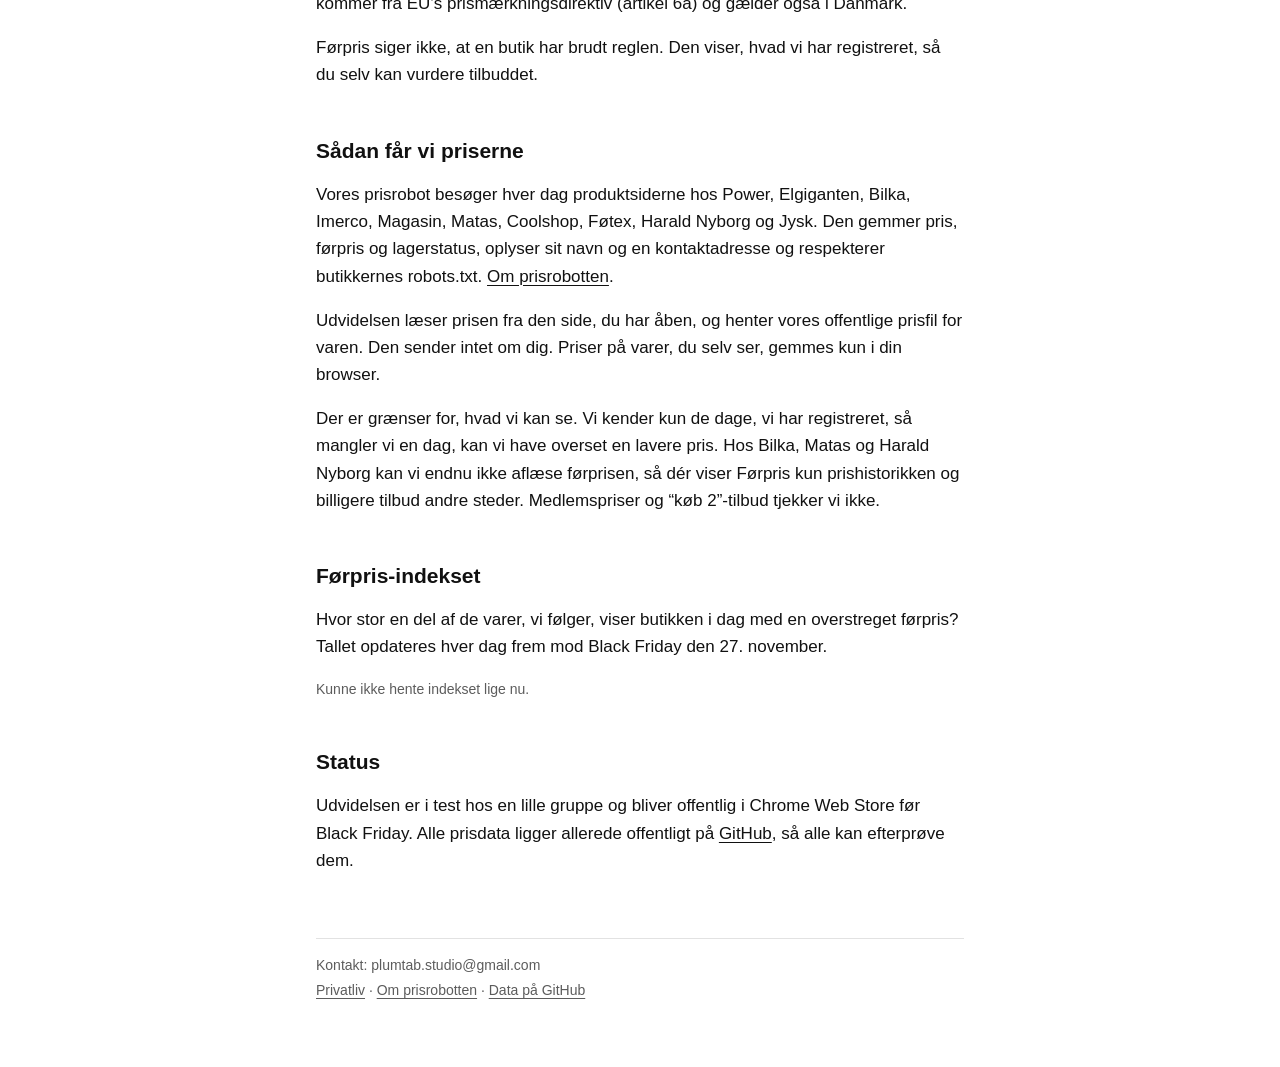
==== commit 38cb0a02: "Site: the neutral card state 'Førprisen kan ikke afgøres' Co-Authored-By: Claude Opus 5.5 <noreply@a" ====
--- a/site-src/index.html
+++ b/site-src/index.html
@@ -30,6 +30,7 @@
     <tr><td>Førprisen stemmer</td><td>Vi har fulgt varen i alle 30 dage før tilbuddet, og den var ikke billigere end førprisen.</td></tr>
     <tr><td>Ingen lavere pris set</td><td>Vi har ikke set den billigere, men vi har heller ikke fulgt den i alle 30 dage endnu.</td></tr>
     <tr><td>Førprisen kan ikke tjekkes endnu</td><td>Tilbuddet startede, før vi begyndte at følge prisen.</td></tr>
+    <tr><td>Førprisen kan ikke afgøres</td><td>Butikken har tidligere vist en anden førpris på varen, så vi kan ikke sige sikkert, hvornår tilbuddet startede. Så siger vi hverken, at den stemmer, eller at vi har set den billigere.</td></tr>
     <tr><td>12 % over laveste pris</td><td>Varen er ikke på tilbud. Kortet viser, hvor prisen ligger i forhold til den laveste, vi har set.</td></tr>
     <tr><td>Billigere hos …</td><td>Samme vare med samme stregkode koster mindre i en anden butik lige nu, og den er på lager der.</td></tr>
   </tbody>
